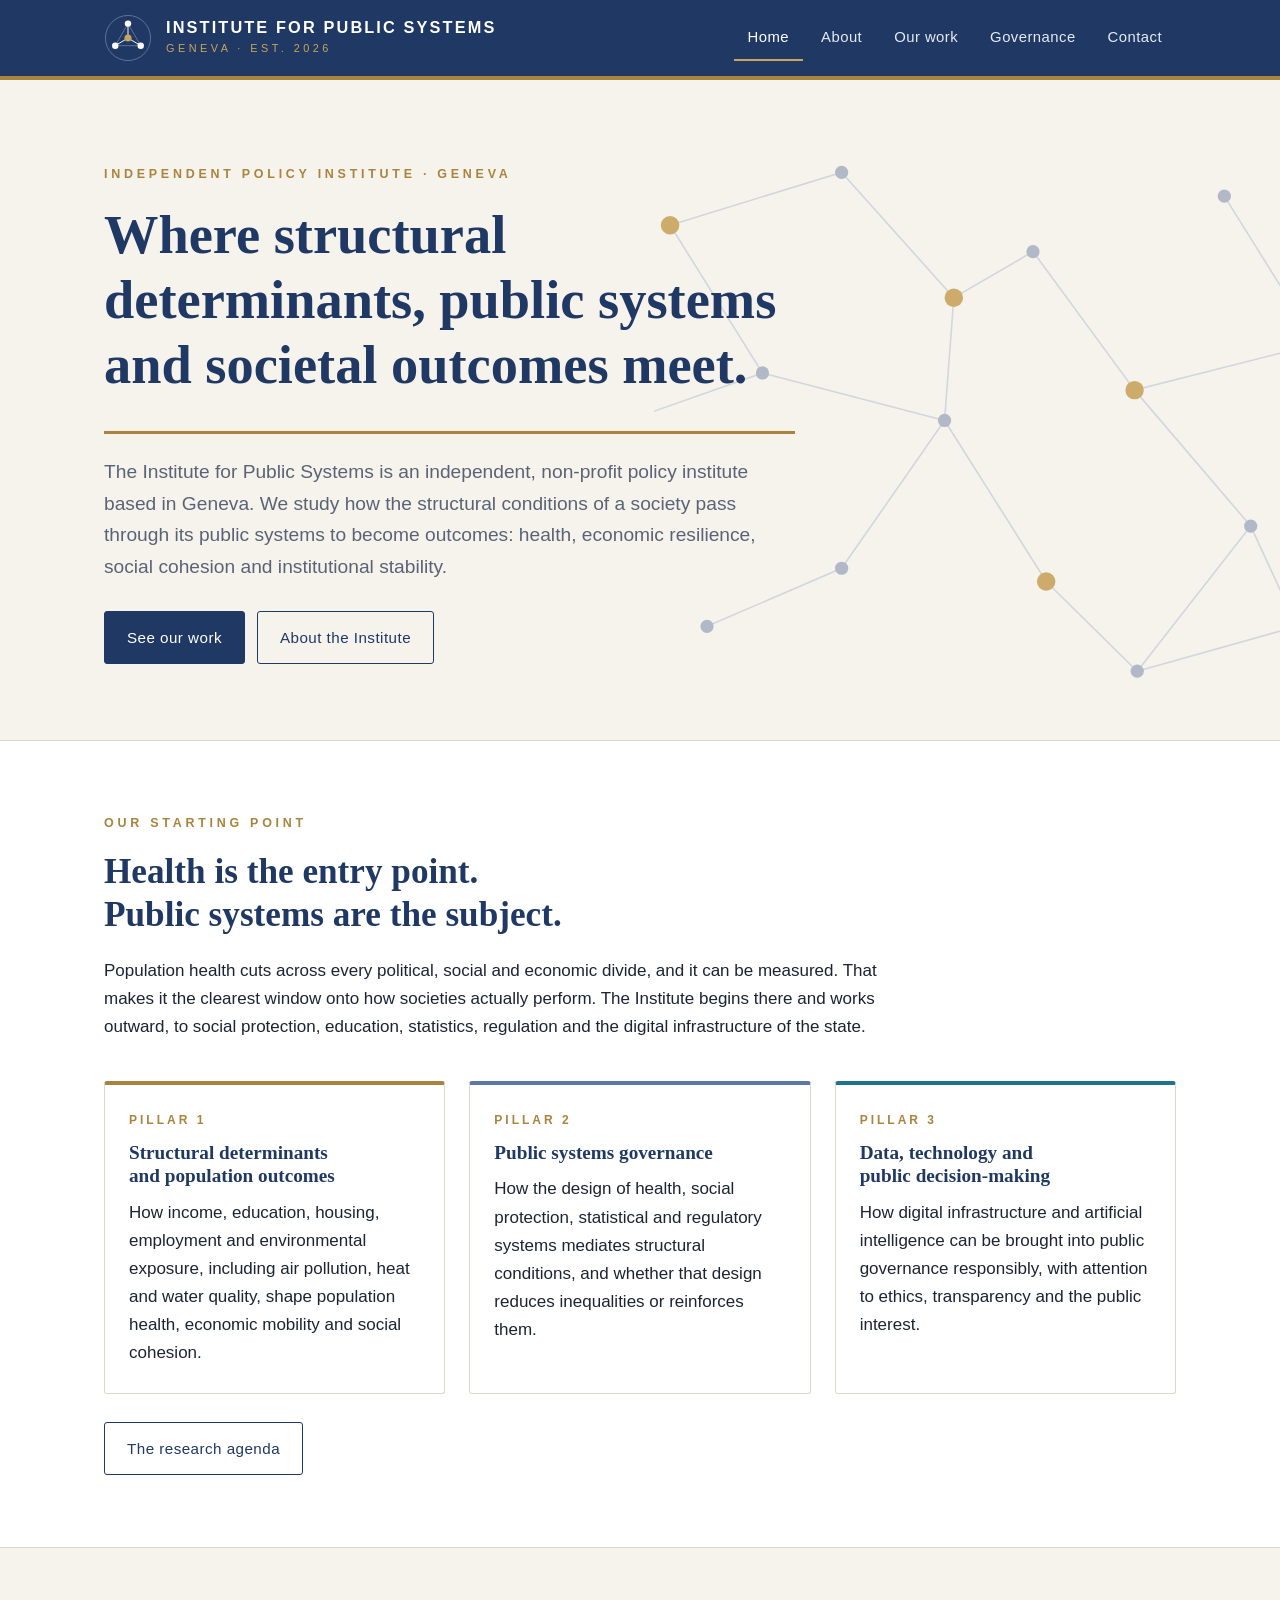
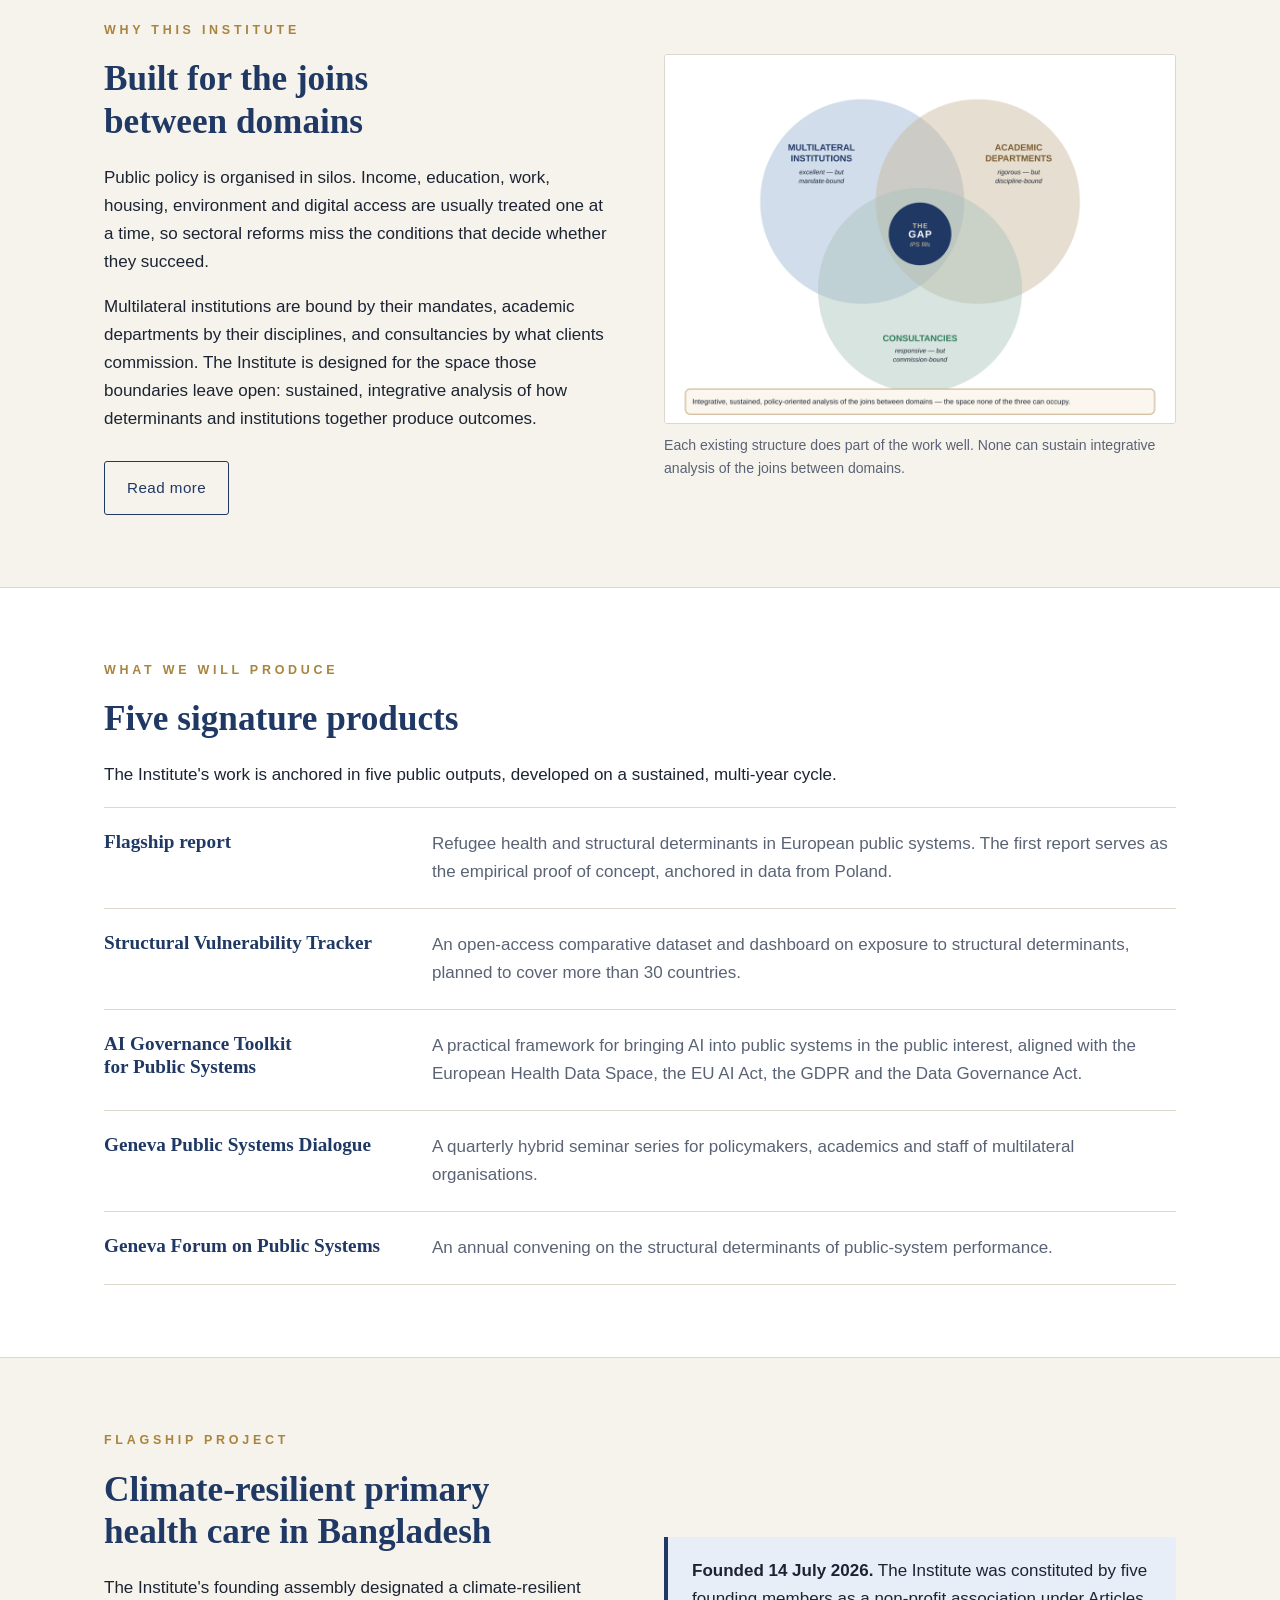
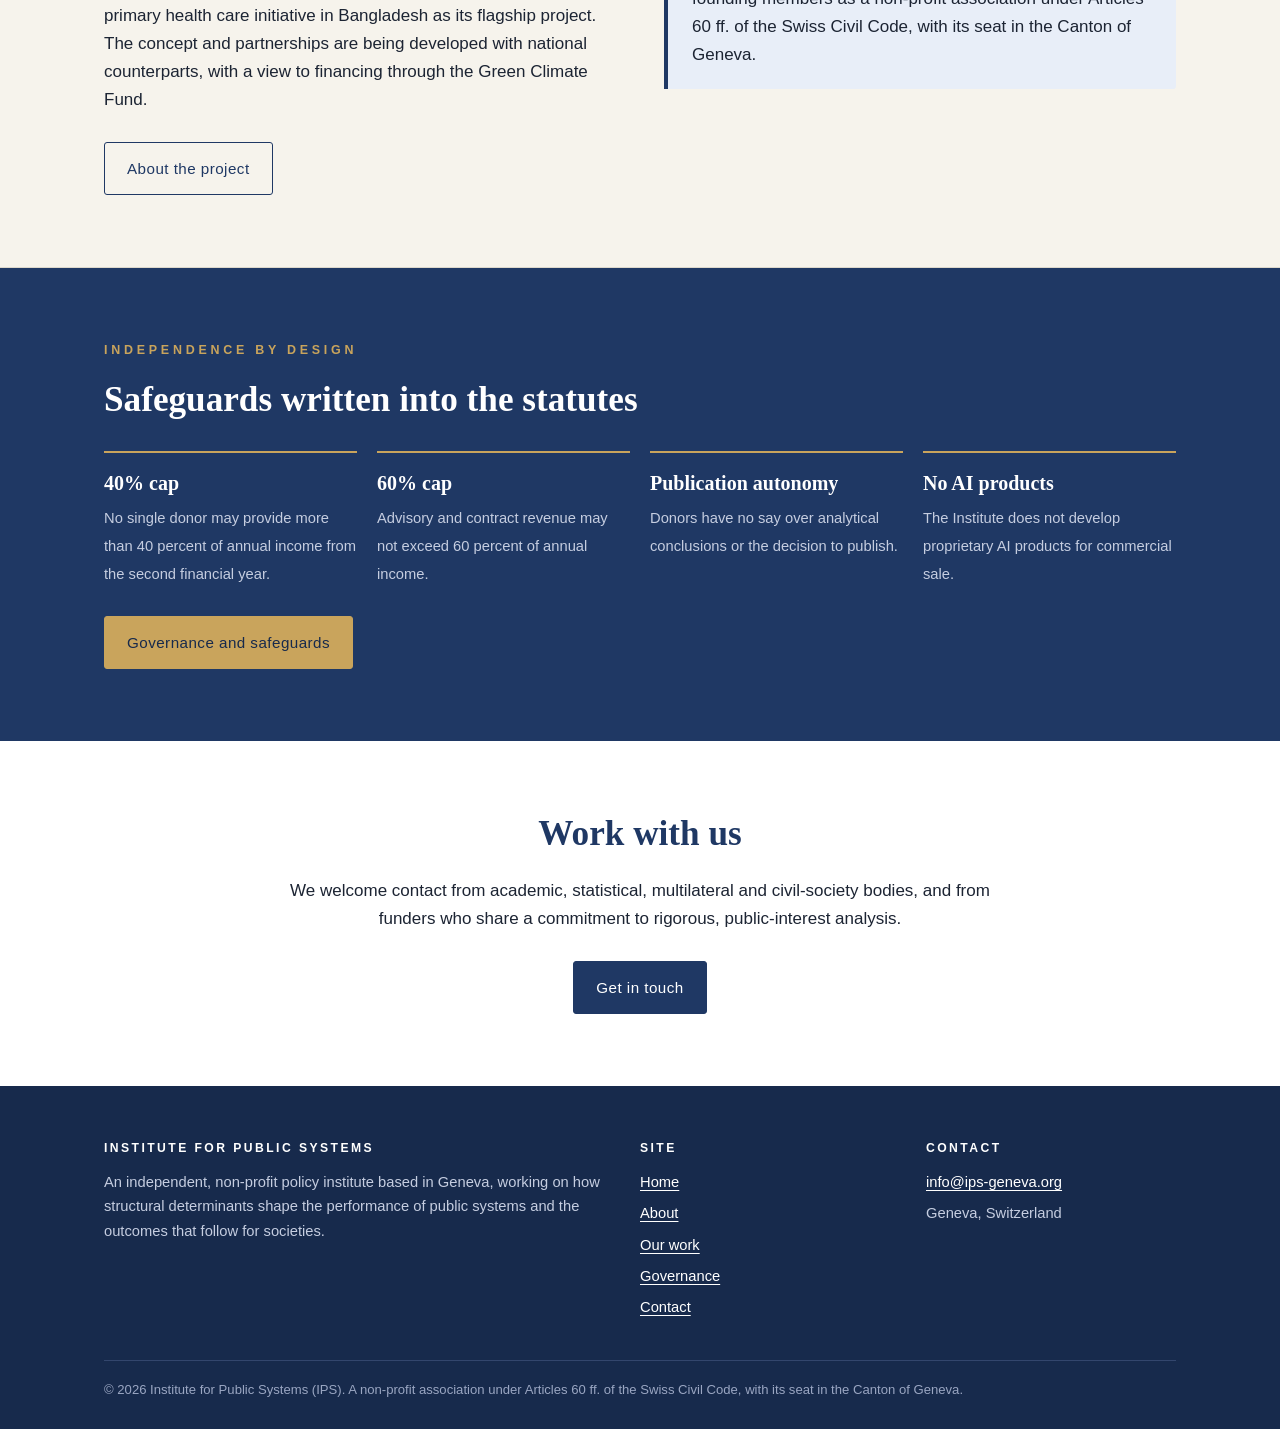
==== index.html @ a312831e "Add files via upload" ====
<!doctype html>
<html lang="en">
<head>
<meta charset="utf-8">
<meta name="viewport" content="width=device-width, initial-scale=1">
<title>Institute for Public Systems (IPS) · Geneva</title>
<meta name="description" content="The Institute for Public Systems is an independent, Geneva-based policy institute on the structural determinants of public-system performance and societal outcomes.">
<meta property="og:title" content="Institute for Public Systems (IPS) · Geneva">
<meta property="og:description" content="The Institute for Public Systems is an independent, Geneva-based policy institute on the structural determinants of public-system performance and societal outcomes.">
<meta property="og:type" content="website">
<meta property="og:url" content="https://www.ips-geneva.org/">
<link rel="canonical" href="https://www.ips-geneva.org/">
<link rel="icon" href="assets/favicon.svg" type="image/svg+xml">
<link rel="stylesheet" href="assets/style.css">
</head>
<body>
<a class="skip" href="#main">Skip to content</a>
<header class="site"><div class="wrap bar">
<a class="brand" href="index.html" aria-label="Institute for Public Systems, home"><svg viewBox="0 0 100 100" aria-hidden="true"><circle cx="50" cy="50" r="47" fill="none" stroke="#8f9bb8" stroke-width="1.2"/><path d="M50 20 L23.5 66 L76.5 66 Z" fill="none" stroke="#8f9bb8" stroke-width="1.2"/><path d="M50 50 L50 20 M50 50 L23.5 66 M50 50 L76.5 66" stroke="#ffffff" stroke-width="2"/><circle cx="50" cy="20" r="5.2" fill="#ffffff" stroke="#ffffff" stroke-width="3"/><circle cx="23.5" cy="66" r="5.2" fill="#ffffff" stroke="#ffffff" stroke-width="3"/><circle cx="76.5" cy="66" r="5.2" fill="#ffffff" stroke="#ffffff" stroke-width="3"/><circle cx="50" cy="50" r="7.5" fill="#c9a45c"/></svg><div><b>Institute for Public Systems</b><span>Geneva · Est. 2026</span></div></a>
<button class="menu-btn" aria-expanded="false" aria-controls="nav" onclick="var n=document.getElementById('nav');var o=n.classList.toggle('open');this.setAttribute('aria-expanded',o)">Menu</button>
<nav class="main" id="nav" aria-label="Main"><ul><li><a href="index.html" aria-current="page">Home</a></li><li><a href="about.html">About</a></li><li><a href="work.html">Our work</a></li><li><a href="governance.html">Governance</a></li><li><a href="contact.html">Contact</a></li></ul></nav>
</div></header>
<main id="main">
<div class="hero"><svg class="net" viewBox="0 0 600 500" preserveAspectRatio="xMidYMid slice" aria-hidden="true"><g stroke="#cfd3dc" stroke-width="1.2" fill="none"><path d="M60 110 L190 70 L275 165 L335 130 L412 235 L550 200 L480 88"/><path d="M60 110 L130 222 L28 258"/><path d="M130 222 L268 258 L275 165"/><path d="M268 258 L190 370 L88 414"/><path d="M268 258 L345 380 L414 448 L500 338 L412 235"/><path d="M414 448 L535 414 L500 338"/></g><g fill="#aab2c5"><circle cx="190" cy="70" r="5"/><circle cx="335" cy="130" r="5"/><circle cx="130" cy="222" r="5"/><circle cx="28" cy="258" r="5"/><circle cx="268" cy="258" r="5"/><circle cx="550" cy="200" r="5"/><circle cx="480" cy="88" r="5"/><circle cx="190" cy="370" r="5"/><circle cx="88" cy="414" r="5"/><circle cx="414" cy="448" r="5"/><circle cx="500" cy="338" r="5"/><circle cx="535" cy="414" r="5"/></g><g fill="#c9a45c"><circle cx="60" cy="110" r="7"/><circle cx="275" cy="165" r="7"/><circle cx="412" cy="235" r="7"/><circle cx="345" cy="380" r="7"/></g></svg><div class="wrap">
<p class="eyebrow">Independent policy institute · Geneva</p>
<h1>Where structural determinants, public systems and societal outcomes meet.</h1>
<p class="lede">The Institute for Public Systems is an independent, non-profit policy institute based in Geneva. We study how the structural conditions of a society pass through its public systems to become outcomes: health, economic resilience, social cohesion and institutional stability.</p>
<div class="btns"><a class="btn" href="work.html">See our work</a><a class="btn ghost" href="about.html">About the Institute</a></div>
</div></div>

<section><div class="wrap">
<div class="narrow">
<p class="eyebrow">Our starting point</p>
<h2>Health is the entry point. Public systems are the subject.</h2>
<p>Population health cuts across every political, social and economic divide, and it can be measured. That makes it the clearest window onto how societies actually perform. The Institute begins there and works outward, to social protection, education, statistics, regulation and the digital infrastructure of the state.</p>
</div>
<div style="margin-top:40px"><div class="grid g3">
<div class="card"><div class="num">Pillar 1</div><h3>Structural determinants and population outcomes</h3><p>How income, education, housing, employment and environmental exposure, including air pollution, heat and water quality, shape population health, economic mobility and social cohesion.</p></div>
<div class="card p2"><div class="num">Pillar 2</div><h3>Public systems governance</h3><p>How the design of health, social protection, statistical and regulatory systems mediates structural conditions, and whether that design reduces inequalities or reinforces them.</p></div>
<div class="card p3"><div class="num">Pillar 3</div><h3>Data, technology and public decision-making</h3><p>How digital infrastructure and artificial intelligence can be brought into public governance responsibly, with attention to ethics, transparency and the public interest.</p></div>
</div></div>
<div class="btns"><a class="btn ghost" href="work.html">The research agenda</a></div>
</div></section>

<section class="alt"><div class="wrap split">
<div>
<p class="eyebrow">Why this Institute</p>
<h2>Built for the joins between domains</h2>
<p>Public policy is organised in silos. Income, education, work, housing, environment and digital access are usually treated one at a time, so sectoral reforms miss the conditions that decide whether they succeed.</p>
<p>Multilateral institutions are bound by their mandates, academic departments by their disciplines, and consultancies by what clients commission. The Institute is designed for the space those boundaries leave open: sustained, integrative analysis of how determinants and institutions together produce outcomes.</p>
<div class="btns"><a class="btn ghost" href="about.html">Read more</a></div>
</div>
<figure><img src="assets/fig-gap.png" alt="Diagram of three overlapping circles, multilateral institutions, academic departments and consultancies, with the gap the Institute fills at the centre" width="1100" height="792"><figcaption>Each existing structure does part of the work well. None can sustain integrative analysis of the joins between domains.</figcaption></figure>
</div></section>

<section><div class="wrap">
<p class="eyebrow">What we will produce</p>
<h2>Five signature products</h2>
<p class="narrow">The Institute's work is anchored in five public outputs, developed on a sustained, multi-year cycle.</p>
<div class="products"><div class="product"><h3>Flagship report</h3><p>Refugee health and structural determinants in European public systems. The first report serves as the empirical proof of concept, anchored in data from Poland.</p></div><div class="product"><h3>Structural Vulnerability Tracker</h3><p>An open-access comparative dataset and dashboard on exposure to structural determinants, planned to cover more than 30 countries.</p></div><div class="product"><h3>AI Governance Toolkit for Public Systems</h3><p>A practical framework for bringing AI into public systems in the public interest, aligned with the European Health Data Space, the EU AI Act, the GDPR and the Data Governance Act.</p></div><div class="product"><h3>Geneva Public Systems Dialogue</h3><p>A quarterly hybrid seminar series for policymakers, academics and staff of multilateral organisations.</p></div><div class="product"><h3>Geneva Forum on Public Systems</h3><p>An annual convening on the structural determinants of public-system performance.</p></div></div>
</div></section>

<section class="alt"><div class="wrap split">
<div>
<p class="eyebrow">Flagship project</p>
<h2>Climate-resilient primary health care in Bangladesh</h2>
<p>The Institute's founding assembly designated a climate-resilient primary health care initiative in Bangladesh as its flagship project. The concept and partnerships are being developed with national counterparts, with a view to financing through the Green Climate Fund.</p>
<div class="btns"><a class="btn ghost" href="work.html#flagship">About the project</a></div>
</div>
<div class="note" style="margin:0"><p><strong>Founded 14 July 2026.</strong> The Institute was constituted by five founding members as a non-profit association under Articles 60 ff. of the Swiss Civil Code, with its seat in the Canton of Geneva.</p></div>
</div></section>

<section class="dark"><div class="wrap">
<p class="eyebrow">Independence by design</p>
<h2>Safeguards written into the statutes</h2>
<div class="facts" style="margin-top:30px">
<div class="fact"><b>40% cap</b><span>No single donor may provide more than 40 percent of annual income from the second financial year.</span></div>
<div class="fact"><b>60% cap</b><span>Advisory and contract revenue may not exceed 60 percent of annual income.</span></div>
<div class="fact"><b>Publication autonomy</b><span>Donors have no say over analytical conclusions or the decision to publish.</span></div>
<div class="fact"><b>No AI products</b><span>The Institute does not develop proprietary AI products for commercial sale.</span></div>
</div>
<div class="btns"><a class="btn gold" href="governance.html">Governance and safeguards</a></div>
</div></section>

<section><div class="wrap narrow" style="text-align:center">
<h2>Work with us</h2>
<p>We welcome contact from academic, statistical, multilateral and civil-society bodies, and from funders who share a commitment to rigorous, public-interest analysis.</p>
<div class="btns" style="justify-content:center"><a class="btn" href="contact.html">Get in touch</a></div>
</div></section>
</main>
<footer class="site"><div class="wrap">
<div class="fcols">
<div><h4>Institute for Public Systems</h4><p>An independent, non-profit policy institute based in Geneva, working on how structural determinants shape the performance of public systems and the outcomes that follow for societies.</p></div>
<div><h4>Site</h4><ul><li><a href="index.html">Home</a></li><li><a href="about.html">About</a></li><li><a href="work.html">Our work</a></li><li><a href="governance.html">Governance</a></li><li><a href="contact.html">Contact</a></li></ul></div>
<div><h4>Contact</h4><ul><li><a href="mailto:info@ips-geneva.org">info@ips-geneva.org</a></li><li>Geneva, Switzerland</li></ul></div>
</div>
<div class="legal">© 2026 Institute for Public Systems (IPS). A non-profit association under Articles 60 ff. of the Swiss Civil Code, with its seat in the Canton of Geneva.</div>
</div></footer>
</body>
</html>
---- assets/style.css ----
:root{--navy:#1f3864;--navy-d:#172a4c;--gold:#a8843e;--gold-l:#c9a45c;--cream:#f6f3ec;--ink:#1c2433;--muted:#5a6375;--line:#ddd8cc;--white:#fff;--blue-l:#e8eef8}
*{box-sizing:border-box}html{scroll-behavior:smooth}
body{margin:0;font-family:"Helvetica Neue",Helvetica,Arial,sans-serif;color:var(--ink);background:var(--white);line-height:1.65;font-size:17px;-webkit-font-smoothing:antialiased}
img{max-width:100%;height:auto;display:block}
a{color:var(--navy);text-underline-offset:3px}a:hover{color:var(--gold)}
h1,h2,h3{font-family:Georgia,"Times New Roman",serif;color:var(--navy);line-height:1.2;margin:0 0 .6em;font-weight:700;text-wrap:balance}
h1{font-size:clamp(2.1rem,5vw,3.4rem)}h2{font-size:clamp(1.6rem,3.2vw,2.2rem)}h3{font-size:1.2rem}
p{margin:0 0 1em}
.wrap{max-width:1120px;margin:0 auto;padding:0 24px}
.narrow{max-width:780px}
.skip{position:absolute;left:-999px}.skip:focus{left:12px;top:12px;background:#fff;padding:8px 12px;z-index:99}
header.site{background:var(--navy);border-bottom:4px solid var(--gold);position:sticky;top:0;z-index:20}
.bar{display:flex;align-items:center;justify-content:space-between;gap:16px;min-height:76px}
.brand{display:flex;align-items:center;gap:14px;text-decoration:none;color:#fff}
.brand svg{width:48px;height:48px;flex:none}
.brand b{display:block;font-size:1.02rem;letter-spacing:.13em;text-transform:uppercase;line-height:1.2}
.brand span{display:block;font-size:.68rem;letter-spacing:.32em;text-transform:uppercase;color:var(--gold-l);margin-top:3px}
nav.main ul{display:flex;gap:4px;list-style:none;margin:0;padding:0}
nav.main a{display:block;padding:10px 14px;color:#e6eaf3;text-decoration:none;font-size:.93rem;letter-spacing:.03em;border-bottom:2px solid transparent}
nav.main a:hover,nav.main a[aria-current=page]{color:#fff;border-bottom-color:var(--gold-l)}
.menu-btn{display:none;background:none;border:1px solid #6b7aa0;color:#fff;padding:8px 12px;border-radius:4px;font-size:.9rem;cursor:pointer}
.hero{background:var(--cream);border-bottom:1px solid var(--line);padding:84px 0 76px;position:relative;overflow:hidden}
.hero .net{position:absolute;right:-40px;top:0;height:100%;width:52%;opacity:.9;pointer-events:none}
.hero .wrap{position:relative}
.eyebrow{font-size:.78rem;letter-spacing:.3em;text-transform:uppercase;color:var(--gold);margin:0 0 18px;font-weight:600}
.hero h1{max-width:15em}
.hero .lede{font-size:1.2rem;color:var(--muted);max-width:36em;border-top:3px solid var(--gold);padding-top:22px;margin-top:26px}
.page-head{background:var(--cream);border-bottom:1px solid var(--line);padding:60px 0 46px}
.page-head p.lede{font-size:1.15rem;color:var(--muted);max-width:40em;margin:0}
.btns{display:flex;flex-wrap:wrap;gap:12px;margin-top:28px}
.btn{display:inline-block;padding:13px 22px;background:var(--navy);color:#fff;text-decoration:none;font-size:.95rem;letter-spacing:.03em;border:1px solid var(--navy);border-radius:3px}
.btn:hover{background:var(--navy-d);color:#fff}
.btn.ghost{background:transparent;color:var(--navy)}.btn.ghost:hover{background:var(--navy);color:#fff}
.btn.gold{background:var(--gold-l);border-color:var(--gold-l);color:var(--navy-d)}.btn.gold:hover{background:#fff;color:var(--navy-d)}
section{padding:72px 0}
section.alt{background:var(--cream);border-top:1px solid var(--line);border-bottom:1px solid var(--line)}
section.dark{background:var(--navy);color:#e6eaf3}
section.dark h2,section.dark h3{color:#fff}section.dark .eyebrow{color:var(--gold-l)}section.dark a{color:#fff}
.grid{display:grid;gap:24px}.g3{grid-template-columns:repeat(3,1fr)}.g2{grid-template-columns:repeat(2,1fr)}
.split{display:grid;grid-template-columns:1fr 1fr;gap:48px;align-items:center}
.card{background:#fff;border:1px solid var(--line);border-top:4px solid var(--gold);padding:26px 24px;border-radius:3px}
.card .num{font-size:.75rem;letter-spacing:.25em;text-transform:uppercase;color:var(--gold);font-weight:600;margin-bottom:10px}
.card p:last-child,.card ul:last-child{margin-bottom:0}
.card.p2{border-top-color:#5b78a6}.card.p3{border-top-color:#1f7391}
.note{background:var(--blue-l);border-left:4px solid var(--navy);padding:20px 24px;margin:28px 0;border-radius:0 3px 3px 0}
.note p:last-child{margin:0}
figure{margin:0}figure img{border:1px solid var(--line);background:#fff;border-radius:3px}
figcaption{font-size:.88rem;color:var(--muted);margin-top:10px}
ul.clean{list-style:none;padding:0;margin:0}
ul.clean li{padding:14px 0;border-bottom:1px solid var(--line)}ul.clean li:last-child{border-bottom:0}
ul.ticks{padding-left:1.1em}ul.ticks li{margin-bottom:.5em}
.products{display:grid;gap:0;border-top:1px solid var(--line)}
.product{display:grid;grid-template-columns:minmax(200px,300px) 1fr;gap:28px;padding:22px 0;border-bottom:1px solid var(--line)}
.product h3{margin:0}.product p{margin:0;color:var(--muted)}
.people{display:grid;gap:22px;grid-template-columns:repeat(2,1fr)}
.person{background:#fff;border:1px solid var(--line);padding:24px;border-radius:3px;border-left:4px solid var(--navy)}
.person h3{margin-bottom:4px}.person .role{color:var(--gold);font-size:.86rem;letter-spacing:.04em;font-weight:600;margin-bottom:12px}
.person p:last-child{margin:0;color:var(--muted);font-size:.97rem}
details{border-bottom:1px solid var(--line);padding:16px 0}
summary{cursor:pointer;font-family:Georgia,serif;font-weight:700;color:var(--navy);font-size:1.08rem}
details p{margin:12px 0 0;color:var(--muted)}
.facts{display:grid;grid-template-columns:repeat(4,1fr);gap:20px}
.fact{border-top:2px solid var(--gold-l);padding-top:14px}
.fact b{display:block;font-family:Georgia,serif;font-size:1.25rem;color:#fff;margin-bottom:4px}
.fact span{font-size:.92rem;color:#c5cde0}
table{width:100%;border-collapse:collapse;font-size:.96rem}
th,td{text-align:left;padding:12px 14px;border-bottom:1px solid var(--line);vertical-align:top}
th{font-size:.76rem;letter-spacing:.14em;text-transform:uppercase;color:var(--gold)}
.tablewrap{overflow-x:auto}
footer.site{background:var(--navy-d);color:#c5cde0;padding:52px 0 28px;font-size:.92rem}
footer.site a{color:#fff}
.fcols{display:grid;grid-template-columns:2fr 1fr 1fr;gap:36px}
footer.site h4{color:#fff;font-size:.76rem;letter-spacing:.2em;text-transform:uppercase;margin:0 0 12px}
footer.site ul{list-style:none;margin:0;padding:0}footer.site li{margin-bottom:7px}
.legal{border-top:1px solid #33466d;margin-top:34px;padding-top:18px;font-size:.82rem;color:#9aa6c2}
@media(max-width:860px){
 .g3,.g2,.split,.people,.fcols{grid-template-columns:1fr}.facts{grid-template-columns:1fr 1fr}
 .product{grid-template-columns:1fr;gap:6px}
 .menu-btn{display:block}
 nav.main{display:none;position:absolute;left:0;right:0;top:100%;background:var(--navy);border-bottom:4px solid var(--gold);padding:8px 16px 16px}
 nav.main.open{display:block}nav.main ul{flex-direction:column}
 header.site{position:relative}
 .hero{padding:56px 0}.hero .net{display:none}section{padding:52px 0}
 .brand b{font-size:.84rem;letter-spacing:.09em}.brand span{letter-spacing:.2em}
}
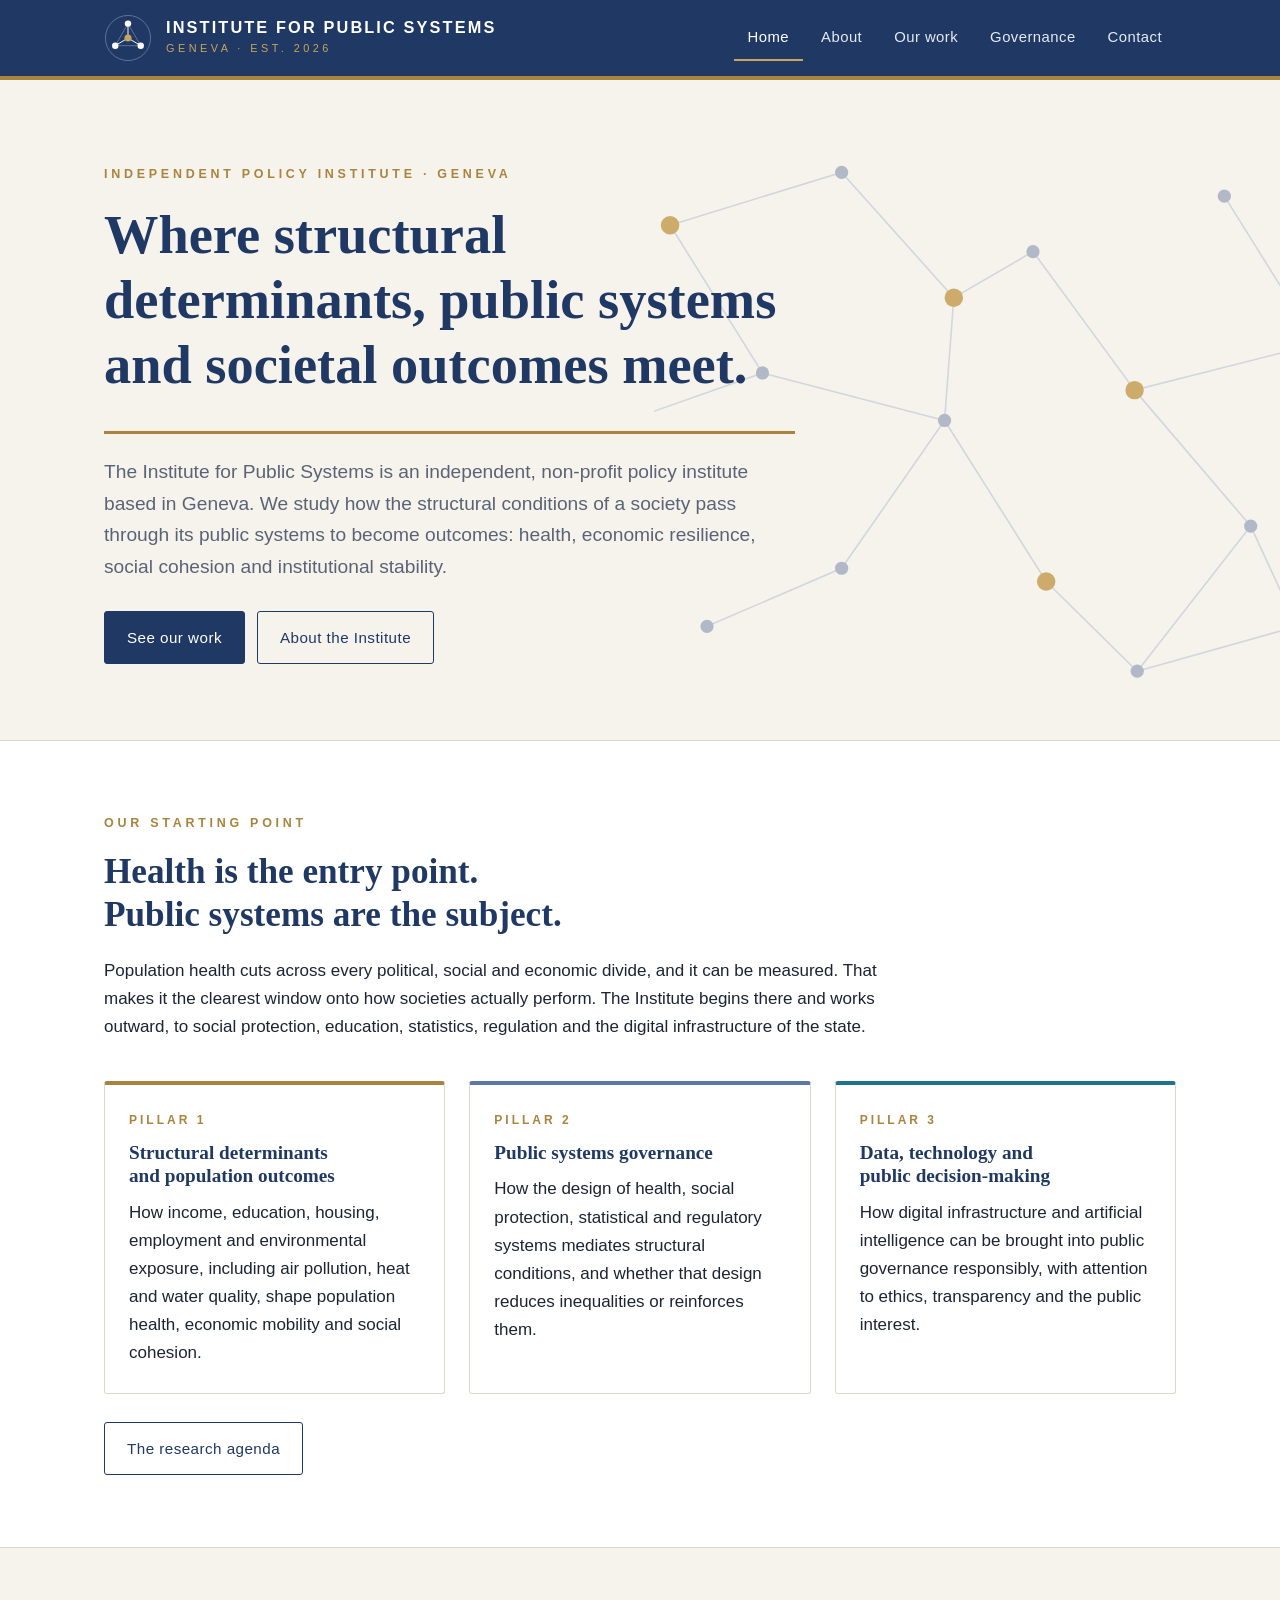
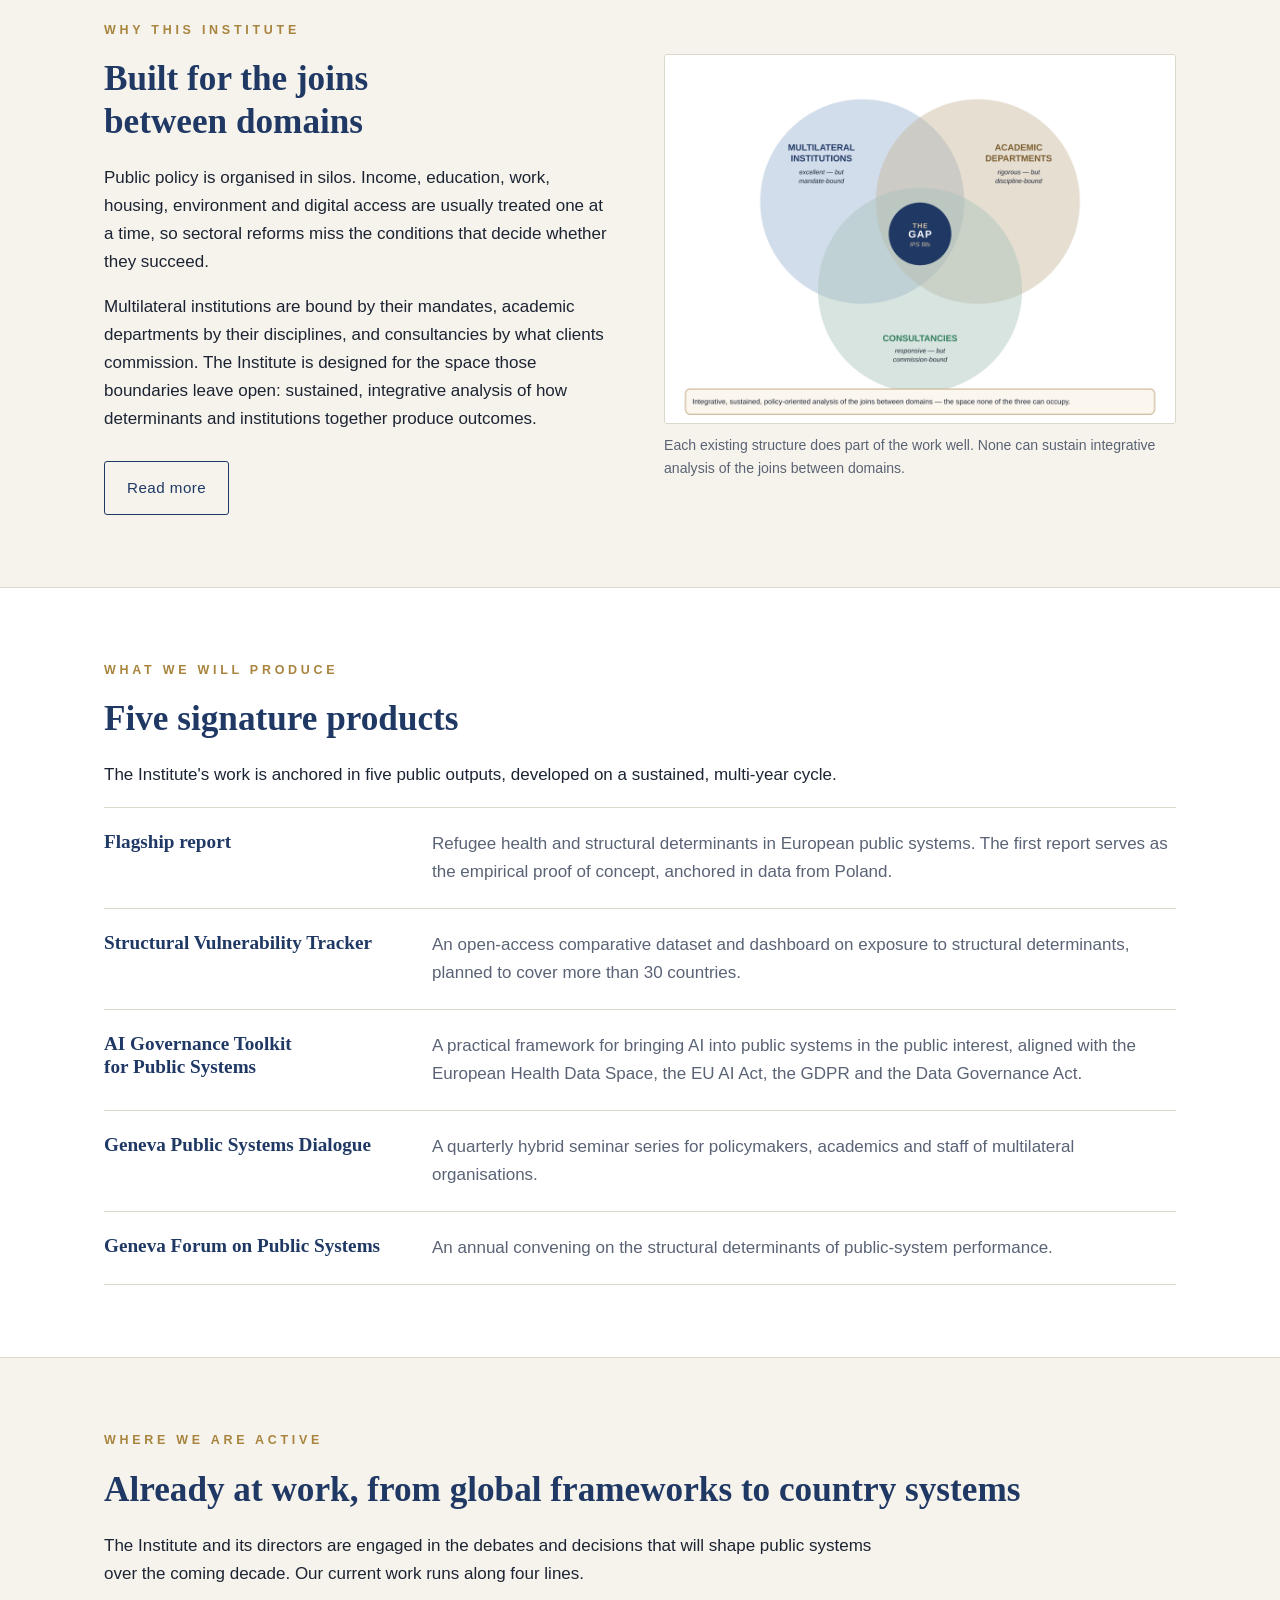
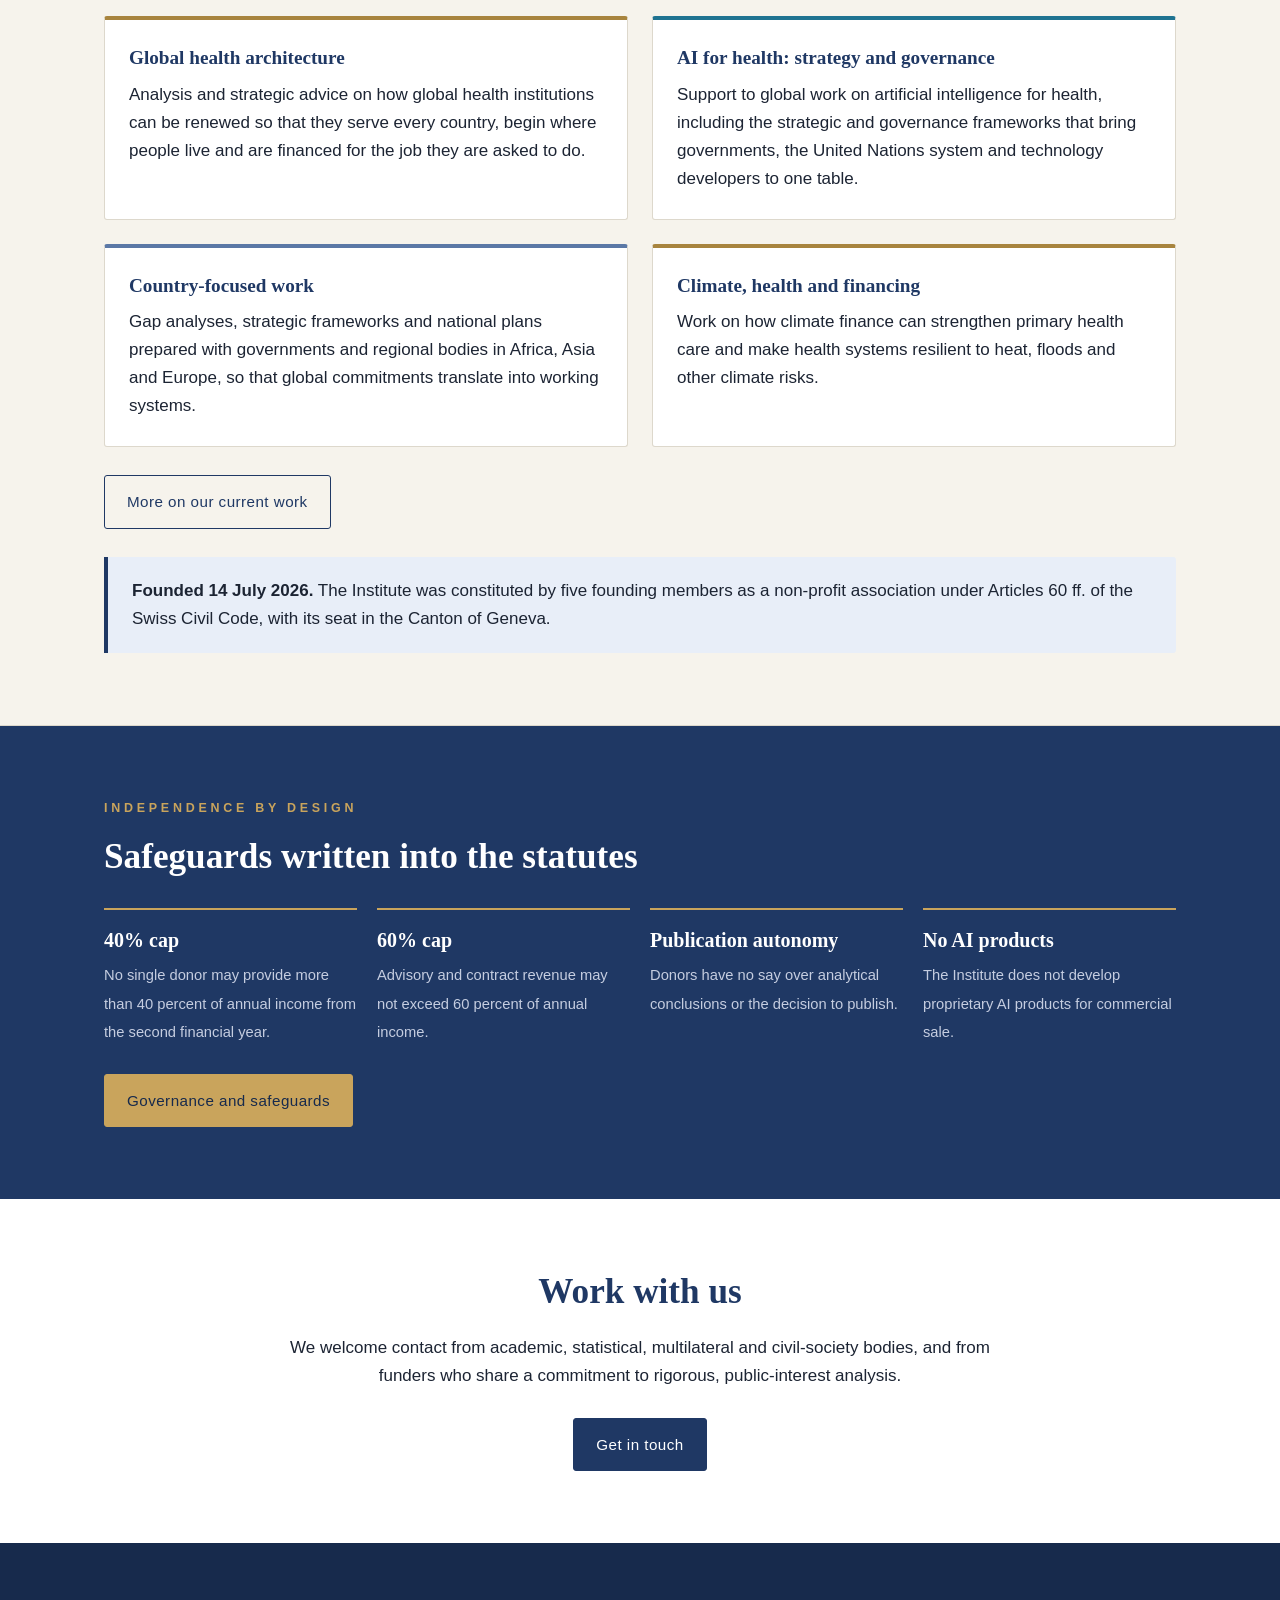
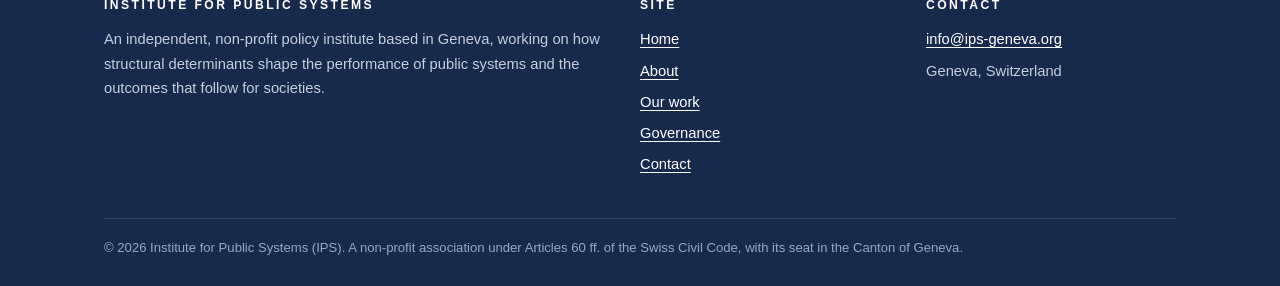
==== commit 292e2846: "Add files via upload" ====
--- a/index.html
+++ b/index.html
@@ -60,14 +60,18 @@
 <div class="products"><div class="product"><h3>Flagship report</h3><p>Refugee health and structural determinants in European public systems. The first report serves as the empirical proof of concept, anchored in data from Poland.</p></div><div class="product"><h3>Structural Vulnerability Tracker</h3><p>An open-access comparative dataset and dashboard on exposure to structural determinants, planned to cover more than 30 countries.</p></div><div class="product"><h3>AI Governance Toolkit for Public Systems</h3><p>A practical framework for bringing AI into public systems in the public interest, aligned with the European Health Data Space, the EU AI Act, the GDPR and the Data Governance Act.</p></div><div class="product"><h3>Geneva Public Systems Dialogue</h3><p>A quarterly hybrid seminar series for policymakers, academics and staff of multilateral organisations.</p></div><div class="product"><h3>Geneva Forum on Public Systems</h3><p>An annual convening on the structural determinants of public-system performance.</p></div></div>
 </div></section>
 
-<section class="alt"><div class="wrap split">
-<div>
-<p class="eyebrow">Flagship project</p>
-<h2>Climate-resilient primary health care in Bangladesh</h2>
-<p>The Institute's founding assembly designated a climate-resilient primary health care initiative in Bangladesh as its flagship project. The concept and partnerships are being developed with national counterparts, with a view to financing through the Green Climate Fund.</p>
-<div class="btns"><a class="btn ghost" href="work.html#flagship">About the project</a></div>
+<section class="alt"><div class="wrap">
+<p class="eyebrow">Where we are active</p>
+<h2>Already at work, from global frameworks to country systems</h2>
+<p class="narrow">The Institute and its directors are engaged in the debates and decisions that will shape public systems over the coming decade. Our current work runs along four lines.</p>
+<div class="grid g2" style="margin-top:28px">
+<div class="card"><h3>Global health architecture</h3><p>Analysis and strategic advice on how global health institutions can be renewed so that they serve every country, begin where people live and are financed for the job they are asked to do.</p></div>
+<div class="card p3"><h3>AI for health: strategy and governance</h3><p>Support to global work on artificial intelligence for health, including the strategic and governance frameworks that bring governments, the United Nations system and technology developers to one table.</p></div>
+<div class="card p2"><h3>Country-focused work</h3><p>Gap analyses, strategic frameworks and national plans prepared with governments and regional bodies in Africa, Asia and Europe, so that global commitments translate into working systems.</p></div>
+<div class="card"><h3>Climate, health and financing</h3><p>Work on how climate finance can strengthen primary health care and make health systems resilient to heat, floods and other climate risks.</p></div>
 </div>
-<div class="note" style="margin:0"><p><strong>Founded 14 July 2026.</strong> The Institute was constituted by five founding members as a non-profit association under Articles 60 ff. of the Swiss Civil Code, with its seat in the Canton of Geneva.</p></div>
+<div class="btns"><a class="btn ghost" href="work.html#engagement">More on our current work</a></div>
+<div class="note" style="margin-bottom:0"><p><strong>Founded 14 July 2026.</strong> The Institute was constituted by five founding members as a non-profit association under Articles 60 ff. of the Swiss Civil Code, with its seat in the Canton of Geneva.</p></div>
 </div></section>
 
 <section class="dark"><div class="wrap">
